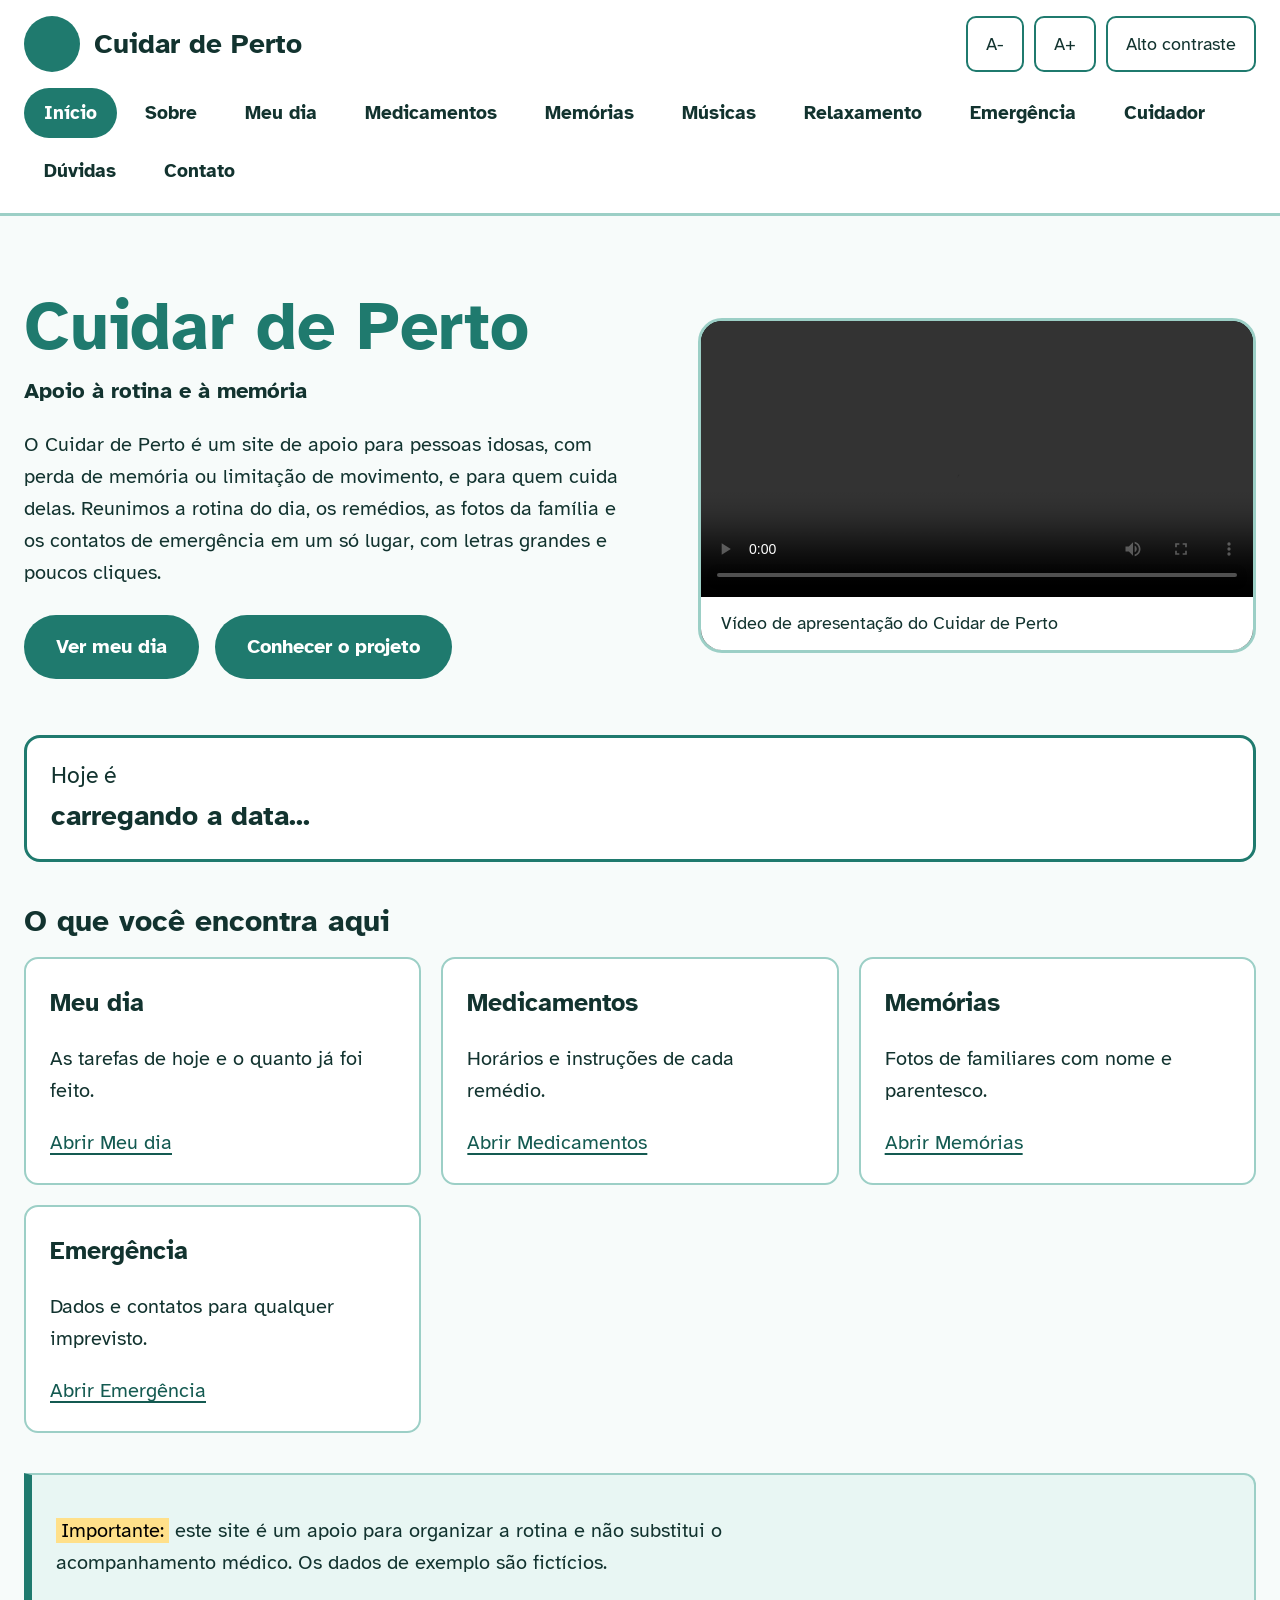
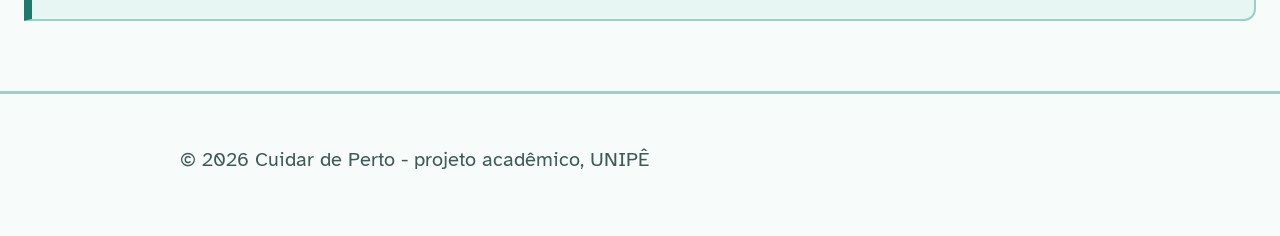
==== index.html @ 4a7a150c "Primeiro commit" ====
<!DOCTYPE html>
<html lang="pt-BR">
<head>
  <meta charset="utf-8">
  <meta name="viewport" content="width=device-width, initial-scale=1">
  <meta name="author" content="Heitor Mendes Crispim">
  <meta name="description" content="Apoio à rotina, à memória e à segurança de idosos e pessoas com limitação, e de seus cuidadores.">
  <meta name="keywords" content="idosos, Alzheimer, rotina, memória, cuidadores, acessibilidade">
  <title>Cuidar de Perto - Início</title>
  <link rel="preconnect" href="https://fonts.googleapis.com">
  <link rel="preconnect" href="https://fonts.gstatic.com" crossorigin>
  <link rel="stylesheet" href="https://fonts.googleapis.com/css2?family=Atkinson+Hyperlegible:wght@400;700&display=swap">
  <link rel="stylesheet" href="css/estilo.css">
  <script src="js/script.js" defer></script>
</head>
<body>
  <a class="pular" href="#conteudo">Pular para o conteúdo</a>

  <header class="topo">
    <div class="topo-linha">
      <a class="logo" href="index.html">
        <span class="logo-circulo" aria-hidden="true"></span>
        <span class="logo-nome">Cuidar de Perto</span>
      </a>
      <div class="acessibilidade" role="group" aria-label="Ajustes de leitura">
        <button type="button" id="fonte-menos">A-</button>
        <button type="button" id="fonte-mais">A+</button>
        <button type="button" id="contraste" aria-pressed="false">Alto contraste</button>
      </div>
    </div>
    <nav class="menu" aria-label="Menu principal">
      <ul>
        <li><a href="index.html" aria-current="page">Início</a></li>
        <li><a href="html/sobre.html">Sobre</a></li>
        <li><a href="html/meu-dia.html">Meu dia</a></li>
        <li><a href="html/medicamentos.html">Medicamentos</a></li>
        <li><a href="html/memorias.html">Memórias</a></li>
        <li><a href="html/musicas.html">Músicas</a></li>
        <li><a href="html/relaxamento.html">Relaxamento</a></li>
        <li><a href="html/emergencia.html">Emergência</a></li>
        <li><a href="html/cuidador.html">Cuidador</a></li>
        <li><a href="html/duvidas.html">Dúvidas</a></li>
        <li><a href="html/contato.html">Contato</a></li>
      </ul>
    </nav>
  </header>

  <main id="conteudo">
    <section class="hero" aria-labelledby="titulo-inicio">
      <div>
        <h1 id="titulo-inicio">Cuidar de Perto</h1>
        <p class="hero-sub">Apoio à rotina e à memória</p>
        <p>O Cuidar de Perto é um site de apoio para pessoas idosas, com perda de memória ou limitação de movimento, e para quem cuida delas. Reunimos a rotina do dia, os remédios, as fotos da família e os contatos de emergência em um só lugar, com letras grandes e poucos cliques.</p>
        <a class="botao" href="html/meu-dia.html">Ver meu dia</a>
        <a class="botao" href="html/sobre.html">Conhecer o projeto</a>
      </div>
      <figure class="video-moldura">
        <video controls preload="metadata">
          <source src="video/apresentacao.mp4" type="video/mp4">
          Seu navegador não suporta vídeo.
        </video>
        <figcaption>Vídeo de apresentação do Cuidar de Perto</figcaption>
      </figure>
    </section>

    <section class="cartao-data" aria-label="Data de hoje">
      Hoje é
      <strong data-hoje>carregando a data...</strong>
    </section>

    <section aria-labelledby="titulo-atalhos">
      <h2 id="titulo-atalhos">O que você encontra aqui</h2>
      <div class="grade">
        <article class="cartao">
          <h3>Meu dia</h3>
          <p>As tarefas de hoje e o quanto já foi feito.</p>
          <a href="html/meu-dia.html">Abrir Meu dia</a>
        </article>
        <article class="cartao">
          <h3>Medicamentos</h3>
          <p>Horários e instruções de cada remédio.</p>
          <a href="html/medicamentos.html">Abrir Medicamentos</a>
        </article>
        <article class="cartao">
          <h3>Memórias</h3>
          <p>Fotos de familiares com nome e parentesco.</p>
          <a href="html/memorias.html">Abrir Memórias</a>
        </article>
        <article class="cartao">
          <h3>Emergência</h3>
          <p>Dados e contatos para qualquer imprevisto.</p>
          <a href="html/emergencia.html">Abrir Emergência</a>
        </article>
      </div>
    </section>

    <aside class="aviso" aria-label="Aviso importante">
      <p><mark>Importante:</mark> este site é um apoio para organizar a rotina e não substitui o acompanhamento médico. Os dados de exemplo são fictícios.</p>
    </aside>
  </main>

  <footer>
    <p>&copy; 2026 Cuidar de Perto - projeto acadêmico, UNIPÊ</p>
  </footer>
</body>
</html>
---- css/estilo.css ----
/* Cuidar de Perto - estilo compartilhado por todas as páginas */

:root {
  --fundo: #F7FBFA;
  --superficie: #FFFFFF;
  --texto: #12332F;
  --texto-suave: #3C5A56;
  --marca: #1F7A6E;
  --marca-escura: #145A51;
  --sobre-marca: #FFFFFF;
  --agua: #CDEBE6;
  --agua-clara: #E8F6F3;
  --destaque: #FFE08A;
  --borda: #9CCFC6;
  --foco: #0B5FFF;
}

html { font-size: 20px; }
html[data-fonte="1"] { font-size: 23px; }
html[data-fonte="2"] { font-size: 26px; }

/* Modo de alto contraste, ativado pelo botão no topo */
html[data-contraste="alto"] {
  --fundo: #000000;
  --superficie: #000000;
  --texto: #FFFFFF;
  --texto-suave: #FFFFFF;
  --marca: #FFE600;
  --marca-escura: #FFE600;
  --sobre-marca: #000000;
  --agua: #000000;
  --agua-clara: #000000;
  --destaque: #FFE600;
  --borda: #FFFFFF;
  --foco: #7FD1FF;
}

* { box-sizing: border-box; }

body {
  margin: 0;
  font-family: "Atkinson Hyperlegible", Verdana, Arial, sans-serif;
  line-height: 1.6;
  background: var(--fundo);
  color: var(--texto);
}

a { color: var(--marca-escura); text-underline-offset: 0.2em; }

:focus-visible {
  outline: 4px solid var(--foco);
  outline-offset: 3px;
}

.pular {
  position: absolute;
  left: -999px;
  background: var(--marca);
  color: var(--sobre-marca);
  padding: 0.6rem 1rem;
}
.pular:focus { left: 0.5rem; top: 0.5rem; z-index: 10; }

/* Cabeçalho e menu */
.topo {
  background: var(--superficie);
  border-bottom: 3px solid var(--borda);
  padding: 0.8rem 1.2rem;
}

.topo-linha {
  max-width: 64rem;
  margin: 0 auto;
  display: flex;
  flex-wrap: wrap;
  align-items: center;
  justify-content: space-between;
  gap: 0.8rem;
}

.logo { display: flex; align-items: center; gap: 0.7rem; text-decoration: none; color: var(--texto); }
.logo-circulo { width: 2.8rem; height: 2.8rem; border-radius: 50%; background: var(--marca); flex: none; }
.logo-nome { font-size: 1.4rem; font-weight: 700; }

.acessibilidade { display: flex; flex-wrap: wrap; gap: 0.5rem; }
.acessibilidade button {
  font: inherit;
  font-size: 0.9rem;
  min-height: 2.8rem;
  padding: 0.3rem 0.9rem;
  border: 2px solid var(--marca);
  border-radius: 10px;
  background: var(--superficie);
  color: var(--texto);
  cursor: pointer;
}
.acessibilidade button[aria-pressed="true"] { background: var(--marca); color: var(--sobre-marca); }

.menu { max-width: 64rem; margin: 0.8rem auto 0; }
.menu ul { list-style: none; margin: 0; padding: 0; display: flex; flex-wrap: wrap; gap: 0.4rem; }
.menu a {
  display: block;
  padding: 0.5rem 1rem;
  border-radius: 999px;
  font-weight: 700;
  font-size: 0.95rem;
  text-decoration: none;
  color: var(--texto);
}
.menu a:hover { background: var(--agua); }
.menu a[aria-current="page"] { background: var(--marca); color: var(--sobre-marca); }

/* Conteúdo */
main { max-width: 64rem; margin: 0 auto; padding: 1.5rem 1.2rem; }
h1 { font-size: 2.1rem; line-height: 1.2; margin: 0 0 0.8rem; }
h2 { font-size: 1.5rem; line-height: 1.3; margin: 2rem 0 0.8rem; }
p { max-width: 60ch; }

.hero {
  display: grid;
  gap: 2rem;
  align-items: center;
  padding: 1rem 0 2rem;
}
.hero h1 { font-size: 2.8rem; color: var(--marca); margin-bottom: 0.3rem; }
.hero-sub { font-weight: 700; font-size: 1.1rem; margin: 0 0 1rem; }

.video-moldura {
  margin: 0;
  border: 3px solid var(--borda);
  border-radius: 24px;
  overflow: hidden;
  background: #000;
}
.video-moldura video { display: block; width: 100%; height: auto; }
.video-moldura figcaption {
  padding: 0.6rem 1rem;
  background: var(--superficie);
  color: var(--texto);
  font-size: 0.9rem;
}

.cartao-data {
  background: var(--superficie);
  border: 3px solid var(--marca);
  border-radius: 16px;
  padding: 1rem 1.2rem;
  font-size: 1.15rem;
}
.cartao-data strong { display: block; font-size: 1.4rem; }

.botao {
  display: inline-block;
  background: var(--marca);
  color: var(--sobre-marca);
  padding: 0.8rem 1.6rem;
  border-radius: 999px;
  font-weight: 700;
  text-decoration: none;
  margin: 0.3rem 0.5rem 0.3rem 0;
}
.botao:hover { background: var(--marca-escura); }

.grade { display: grid; grid-template-columns: repeat(auto-fit, minmax(15rem, 1fr)); gap: 1rem; }

article.cartao {
  background: var(--superficie);
  border: 2px solid var(--borda);
  border-radius: 14px;
  padding: 1.2rem;
}
article.cartao h3 { margin: 0 0 0.4rem; font-size: 1.25rem; }

aside.aviso {
  margin-top: 2rem;
  padding: 1rem 1.2rem;
  background: var(--agua-clara);
  border: 2px solid var(--borda);
  border-left: 8px solid var(--marca);
  border-radius: 0 12px 12px 0;
}

mark { background: var(--destaque); color: #000; padding: 0 0.25em; }

/* Meu dia: tarefas e progresso */
fieldset { border: 2px solid var(--borda); border-radius: 14px; padding: 0.8rem 1.2rem 1.2rem; }
legend { font-weight: 700; font-size: 1.2rem; padding: 0 0.4rem; }
.tarefa { display: flex; align-items: center; gap: 0.8rem; min-height: 3rem; padding: 0.3rem 0; }
.tarefa input { width: 1.7rem; height: 1.7rem; accent-color: var(--marca); flex: none; }
progress { width: 100%; height: 1.6rem; accent-color: var(--marca); }

details { border: 2px solid var(--borda); border-radius: 12px; padding: 0.8rem 1rem; margin-bottom: 0.8rem; background: var(--superficie); }
summary { cursor: pointer; font-weight: 700; }

footer {
  max-width: 64rem;
  margin: 2rem auto 0;
  padding: 1.5rem 1.2rem 2rem;
  border-top: 3px solid var(--borda);
  color: var(--texto-suave);
  text-align: center;
}

@media (min-width: 48rem) {
  .hero { grid-template-columns: 1.1fr 1fr; gap: 3rem; padding: 2rem 0 2.5rem; }
  h1 { font-size: 2.5rem; }
  .hero h1 { font-size: 3.4rem; }
}
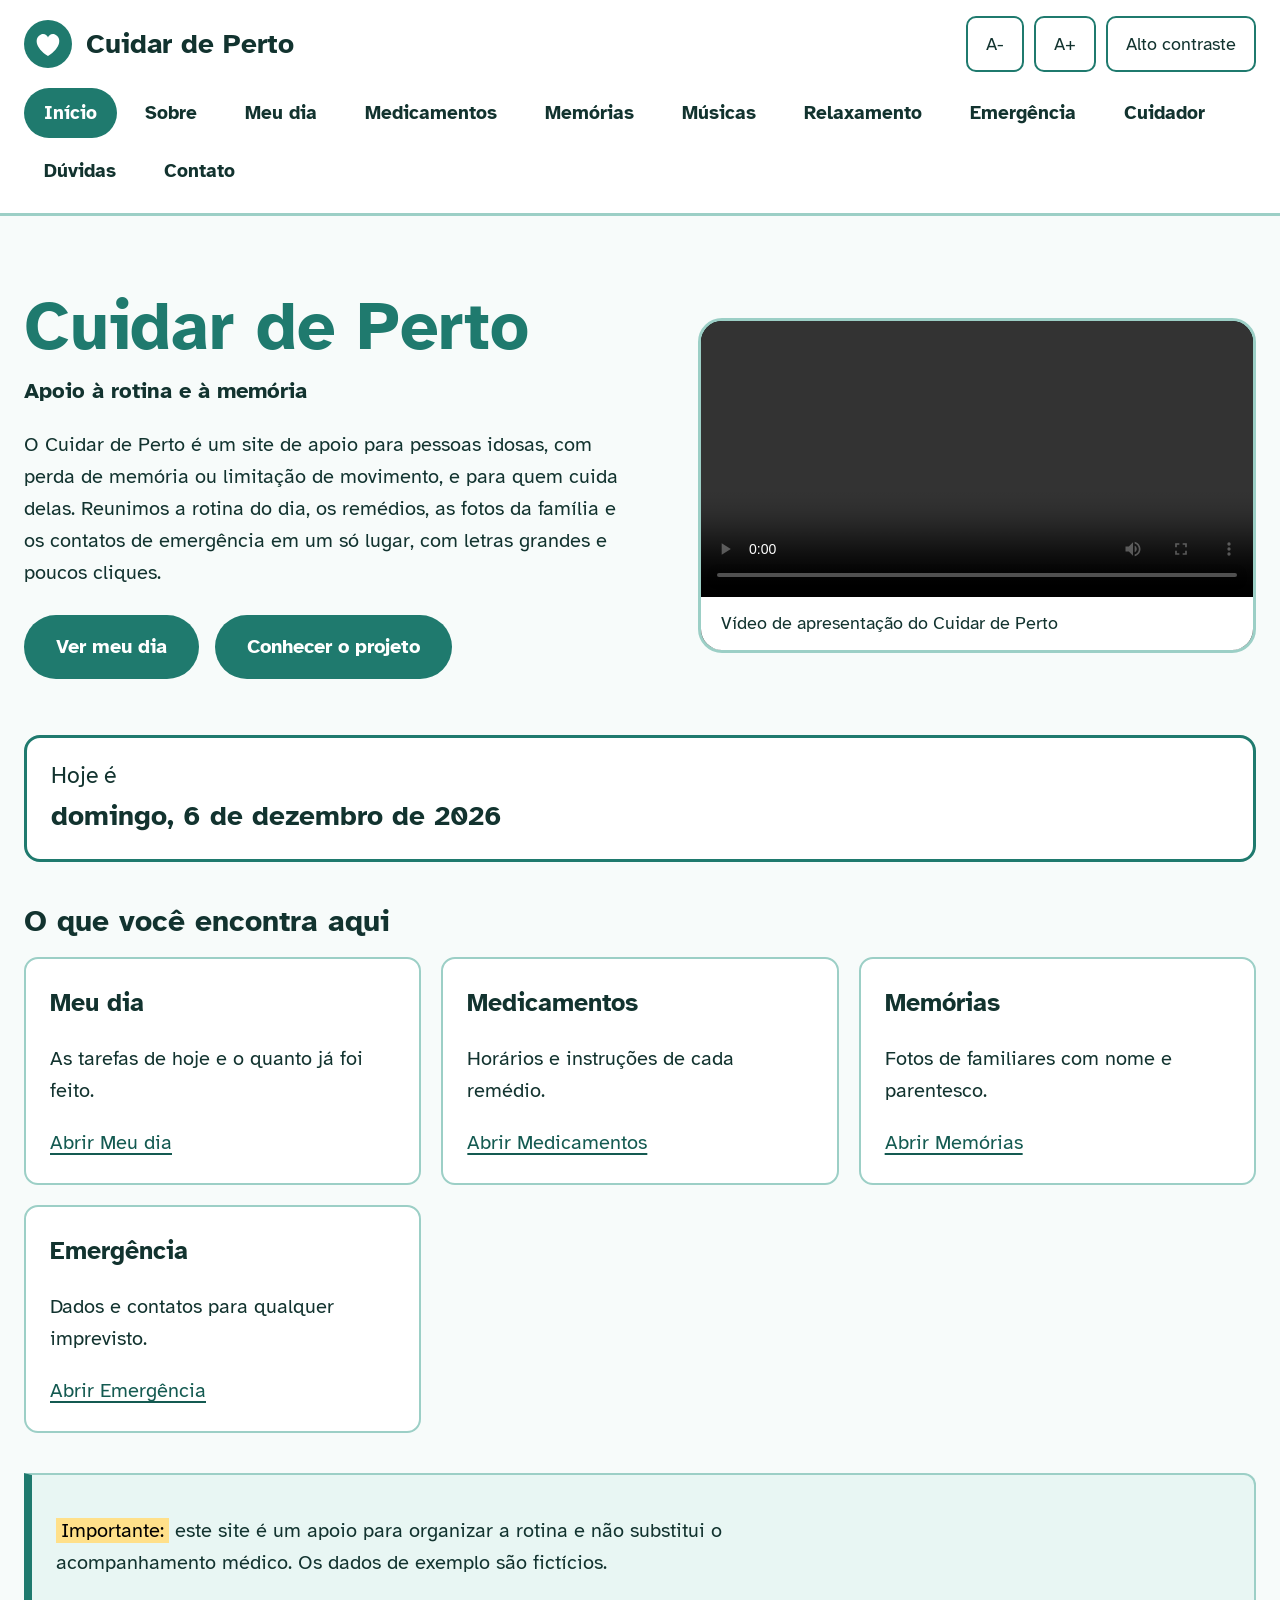
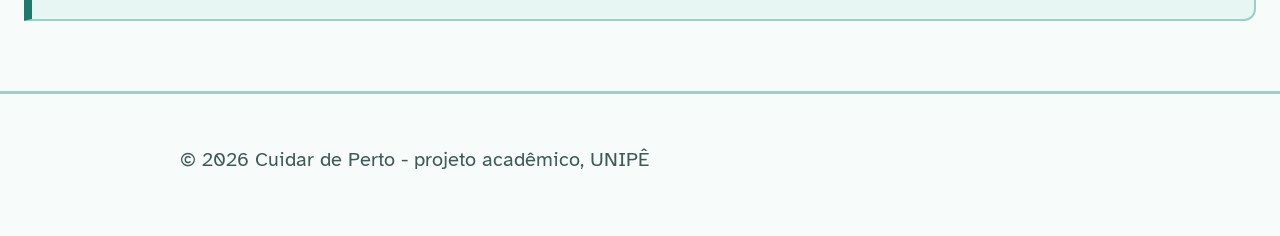
==== commit 36ee4756: "salvo2" ====
--- a/index.html
+++ b/index.html
@@ -19,12 +19,12 @@
   <header class="topo">
     <div class="topo-linha">
       <a class="logo" href="index.html">
-        <span class="logo-circulo" aria-hidden="true"></span>
+        <img class="logo-img" src="img/logo.svg" alt="" width="48" height="48">
         <span class="logo-nome">Cuidar de Perto</span>
       </a>
       <div class="acessibilidade" role="group" aria-label="Ajustes de leitura">
-        <button type="button" id="fonte-menos">A-</button>
-        <button type="button" id="fonte-mais">A+</button>
+        <button type="button" id="fonte-menos" aria-label="Diminuir a letra" title="Diminuir a letra">A-</button>
+        <button type="button" id="fonte-mais" aria-label="Aumentar a letra" title="Aumentar a letra">A+</button>
         <button type="button" id="contraste" aria-pressed="false">Alto contraste</button>
       </div>
     </div>
